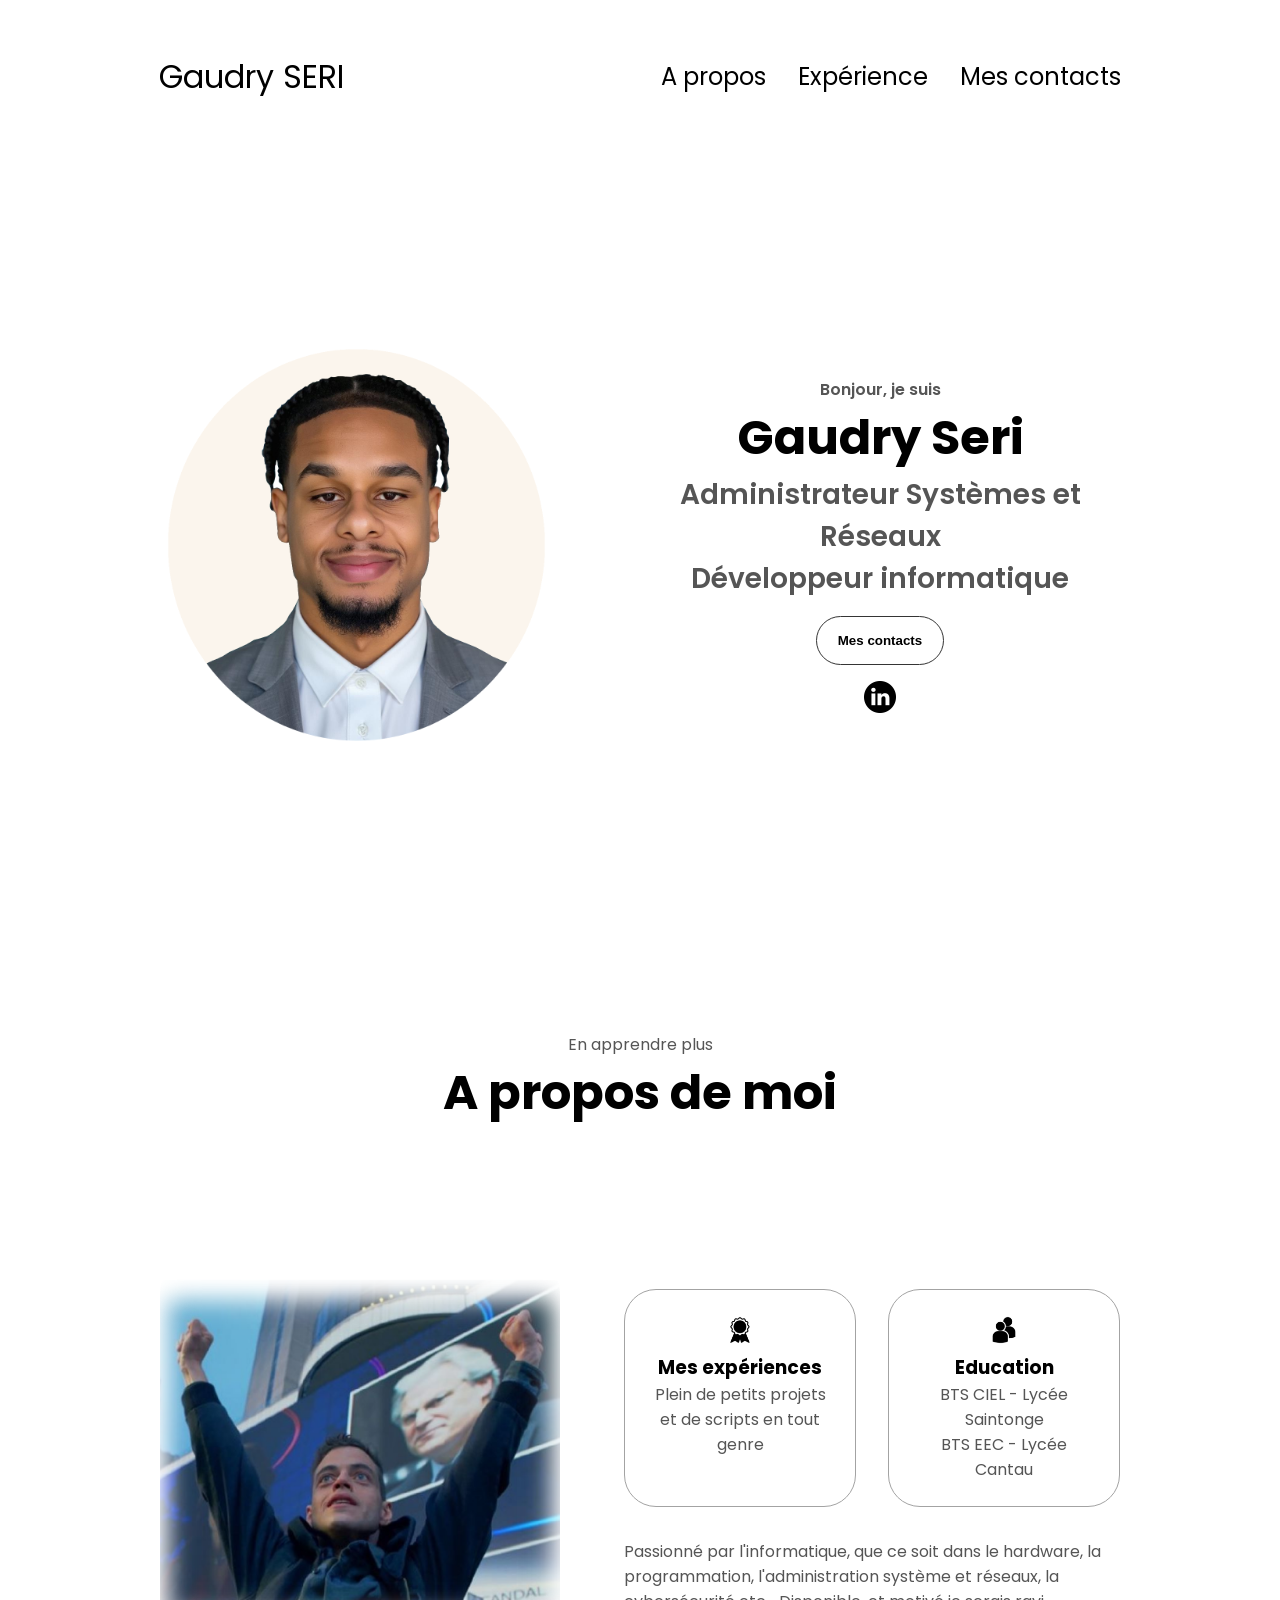
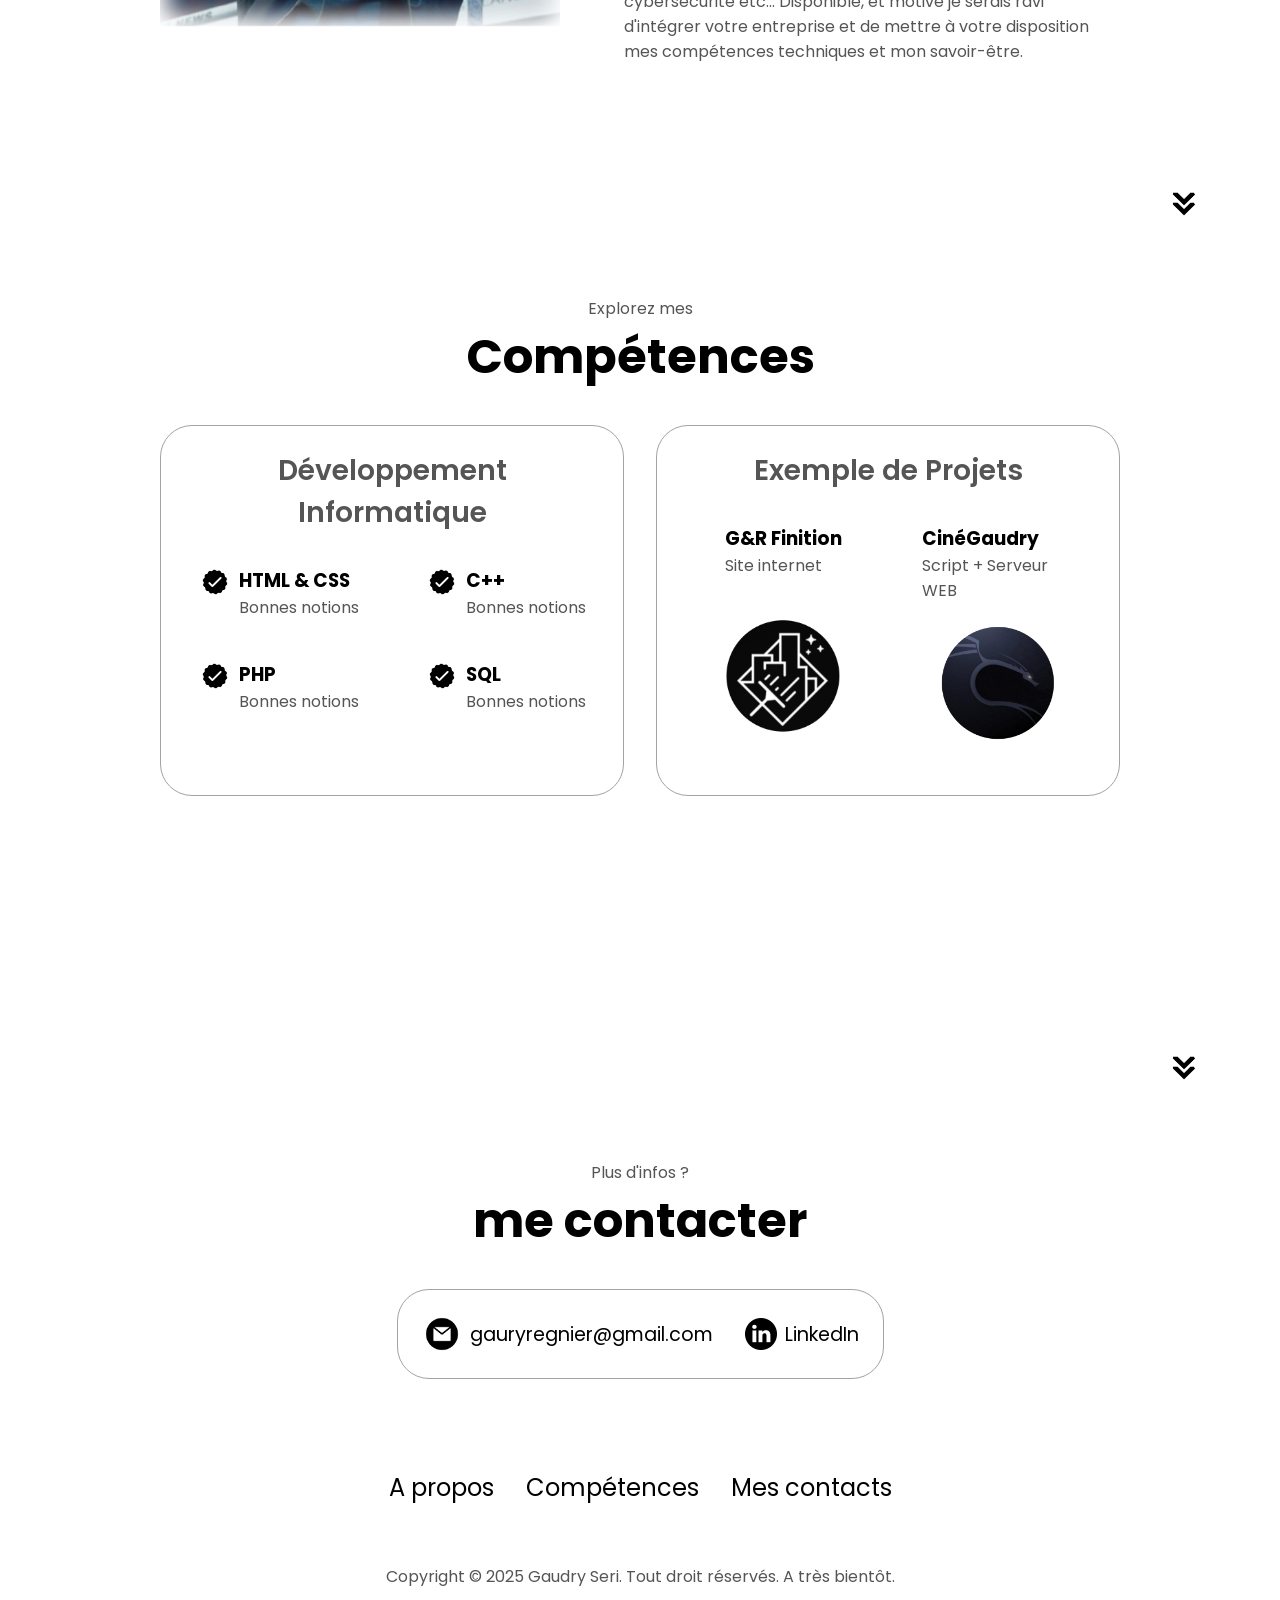
==== Portfolio Gaudry/index.html @ 9fd194fb "Add files via upload" ====
<!DOCTYPE html>
<html lang="en">
  <head>
    <meta charset="UTF-8" />
    <meta http-equiv="X-UA-Compatible" content="IE=edge" />
    <meta name="viewport" content="width=device-width, initial-scale=1.0" />
    <title>Mon Portfolio</title>
    <link rel="stylesheet" href="style.css" />
    <link rel="stylesheet" href="mediaqueries.css" />
  </head>
  <body>
    <nav id="desktop-nav">
      <div class="logo">Gaudry SERI</div>
      <div>
        <ul class="nav-links">
          <li><a href="#about">A propos</a></li>
          <li><a href="#experience">Expérience</a></li>
          <li><a href="#contact">Mes contacts</a></li>
        </ul>
      </div>
    </nav>
    <nav id="hamburger-nav">
      <div class="logo">Gaudry Seri</div>
      <div class="hamburger-menu">
        <div class="hamburger-icon" onclick="toggleMenu()">
          <span></span>
          <span></span>
          <span></span>
        </div>
        <div class="menu-links">
          <li><a href="#about" onclick="toggleMenu()">A propos</a></li>
          <li><a href="#experience" onclick="toggleMenu()">Compétences</a></li>
          <li><a href="#contact" onclick="toggleMenu()">Mes contacts</a></li>
        </div>
      </div>
    </nav>
    <section id="profile">
      <div class="section__pic-container">
        <img src="./assets/profile.png" alt="Photo de profil Marouane Stob" />
      </div>
      <div class="section__text">
        <p class="section__text__p1">Bonjour, je suis</p>
        <h1 class="title">Gaudry Seri</h1>
        <p class="section__text__p2">Administrateur Systèmes et Réseaux<br> Développeur informatique </p>
        <div class="btn-container">
          <button class="btn btn-color-2" onclick="location.href='./#contact'">
            Mes contacts
          </button>
        </div>
        <div id="socials-container">
          <img
            src="./assets/linkedin.png"
            alt="My LinkedIn profile"
            class="icon"
            onclick="location.href='https://www.linkedin.com/in/gaudry-seri/'"
          />
        </div>
      </div>
    </section>
    <section id="about">
      <p class="section__text__p1">En apprendre plus</p>
      <h1 class="title">A propos de moi</h1>
      <div class="section-container">
        <div class="section__pic-container">
          <img
            src="./assets/eliottof.png"
            alt="Photo de profile"
            class="about-pic"
          />
        </div>
        <div class="about-details-container">
          <div class="about-containers">
            <div class="details-container">
              <img
                src="./assets/experience.png"
                alt="Icon expérience"
                class="icon"
              />
              <h3>Mes expériences</h3>
              <p>Plein de petits projets et de scripts en tout genre</p>
            </div>
            <div class="details-container">
              <img
                src="./assets/education.png"
                alt="Education icon"
                class="icon"
              />
              <h3>Education</h3>
              <p>BTS CIEL - Lycée Saintonge<br />BTS EEC - Lycée Cantau</p>
            </div>
          </div>
          <div class="text-container">
            <p>
              Passionné par l'informatique, que ce soit dans le hardware, la programmation, l'administration système et réseaux, la cybersécurité etc...
Disponible, et motivé je serais ravi d'intégrer votre entreprise et de mettre à votre disposition mes compétences techniques et mon savoir-être.
          </div>
        </div>
      </div>
      <img
        src="./assets/arrow.png"
        alt="Arrow icon"
        class="icon arrow"
        onclick="location.href='./#experience'"
      />
    </section>
    <section id="experience">
      <p class="section__text__p1">Explorez mes</p>
      <h1 class="title">Compétences</h1>
      <div class="experience-details-container">
        <div class="about-containers">
          <div class="details-container">
            <h2 class="experience-sub-title">Développement Informatique</h2>
            <div class="article-container">
              <article>
                <img
                  src="./assets/checkmark.png"
                  alt="Experience icon"
                  class="icon"
                />
                <div>
                  <h3>HTML & CSS</h3>
                  <p>Bonnes notions</p>
                </div>
              </article>
              <article>
                <img
                  src="./assets/checkmark.png"
                  alt="Experience icon"
                  class="icon"
                />
                <div>
                  <h3>C++</h3>
                  <p>Bonnes notions</p>
                </div>
              </article>
              <article>
                <img
                  src="./assets/checkmark.png"
                  alt="Experience icon"
                  class="icon"
                />
                <div>
                  <h3>PHP</h3>
                  <p>Bonnes notions</p>
                </div>
              </article>
              <article>
                <img
                  src="./assets/checkmark.png"
                  alt="Experience icon"
                  class="icon"
                />
                <div>
                  <h3>SQL</h3>
                  <p>Bonnes notions</p>
                </div>
              </article>             
            </div>
          </div>
          <div class="details-container">
            <h2 class="experience-sub-title">Exemple de Projets</h2>
            <div class="article-container">
              <article>
                <div>
                  <h3 style="margin-left: 30px;">G&R Finition</h3>
                  <p style="position: relative; margin-left: 30px;">Site internet</p>
                  <a href="https://www.grfinition.com/" target="_blank">
                  <img src="../Portfolio Gaudry/assets/grfinition.png" class="grfinition">
                </a>
                </div>
              </article>
              <article>
                <div>
                  <h3>CinéGaudry</h3>
                  <p>Script + Serveur WEB</p>
                  <a href="../Portfolio Gaudry/assets/Scrapping.pdf" download>
                    <img src="../Portfolio Gaudry/assets/cine.png" class="cine">
                  </a>
                </div>
              </article>
            </div>
          </div>
        </div>
      </div>
      <img
        src="./assets/arrow.png"
        alt="Arrow icon"
        class="icon arrow"
        onclick="location.href='./#contact'"
      />
    </section>
    <section id="contact">
      <p class="section__text__p1">Plus d'infos ?</p>
      <h1 class="title">me contacter</h1>
      <div class="contact-info-upper-container">
        <div class="contact-info-container">
          <img
            src="./assets/email.png"
            alt="Email icon"
            class="icon contact-icon email-icon"
          />
          <p><a href="mailto:marouanestob298@gmail.com">gauryregnier@gmail.com</a></p>
        </div>
        <div class="contact-info-container">
          <img
            src="./assets/linkedin.png"
            alt="LinkedIn icon"
            class="icon contact-icon"
          />
          <p><a href="https://www.linkedin.com/in/gaudry-seri/" target="_blank">LinkedIn</a></p>
        </div>
      </div>
    </section>
    <footer>
      <nav>
        <div class="nav-links-container">
          <ul class="nav-links">
            <li><a href="#about">A propos</a></li>
            <li><a href="#experience">Compétences</a></li>
            <li><a href="#contact">Mes contacts</a></li>
          </ul>
        </div>
      </nav>
      <p>Copyright &#169; 2025 Gaudry Seri. Tout droit réservés. A très bientôt.</p>
    </footer>
    <script src="script.js"></script>
  </body>
</html>
---- Portfolio Gaudry/style.css ----
/* GENERAL */

@import url("https://fonts.googleapis.com/css2?family=Poppins:wght@300;400;500;600&display=swap");

* {
  margin: 0;
  padding: 0;
}

body {
  font-family: "Poppins", sans-serif;
}

html {
  scroll-behavior: smooth;
}

p {
  color: rgb(85, 85, 85);
}

/* TRANSITION */

a,
.btn {
  transition: all 300ms ease;
}

/* DESKTOP NAV */

nav,
.nav-links {
  display: flex;
}

nav {
  justify-content: space-around;
  align-items: center;
  height: 17vh;
}

.nav-links {
  gap: 2rem;
  list-style: none;
  font-size: 1.5rem;
}

a {
  color: black;
  text-decoration: none;
  text-decoration-color: white;
}

a:hover {
  color: grey;
  text-decoration: underline;
  text-underline-offset: 1rem;
  text-decoration-color: rgb(181, 181, 181);
}

.logo {
  font-size: 2rem;
}

.logo:hover {
  cursor: default;
}

.grfinition{
  width: 110%;
  margin-top: 10px;
  transition: transform 0.3s ease;
}

.grfinition:hover {
  transform: scale(1.05);
}

.cine{
  width: 90%;
  margin-top: 8px;
  transition: transform 0.3s ease;
}

.cine:hover {
  transform: scale(1.05);
}


/* HAMBURGER MENU */

#hamburger-nav {
  display: none;
}

.hamburger-menu {
  position: relative;
  display: inline-block;
}

.hamburger-icon {
  display: flex;
  flex-direction: column;
  justify-content: space-between;
  height: 24px;
  width: 30px;
  cursor: pointer;
}

.hamburger-icon span {
  width: 100%;
  height: 2px;
  background-color: black;
  transition: all 0.3 ease-in-out;
}

.menu-links {
  position: absolute;
  top: 100%;
  right: 0;
  background-color: white;
  width: fit-content;
  max-height: 0;
  overflow: hidden;
  transition: all 0.3 ease-in-out;
}

.menu-links a {
  display: block;
  padding: 10px;
  text-align: center;
  font-size: 1.5rem;
  color: black;
  text-decoration: none;
  transition: all 0.3 ease-in-out;
}

.menu-links li {
  list-style: none;
}

.menu-links.open {
  max-height: 300px;
}

.hamburger-icon.open span:first-child {
  transform: rotate(45deg) translate(10px, 5px);
}

.hamburger-icon.open span:nth-child(2) {
  opacity: 0;
}

.hamburger-icon.open span:last-child {
  transform: rotate(-45deg) translate(10px, -5px);
}

.hamburger-icon span:first-child {
  transform: none;
}

.hamburger-icon span:first-child {
  opacity: 1;
}

.hamburger-icon span:first-child {
  transform: none;
}

/* SECTIONS */

section {
  padding-top: 4vh;
  height: 96vh;
  margin: 0 10rem;
  box-sizing: border-box;
  min-height: fit-content;
}

.section-container {
  display: flex;
}

/* PROFILE SECTION */

#profile {
  display: flex;
  justify-content: center;
  gap: 5rem;
  height: 80vh;
}

.section__pic-container {
  display: flex;
  height: 400px;
  width: 400px;
  margin: auto 0;
}

.section__text {
  align-self: center;
  text-align: center;
}

.section__text p {
  font-weight: 600;
}

.section__text__p1 {
  text-align: center;
}

.section__text__p2 {
  font-size: 1.75rem;
  margin-bottom: 1rem;
}

.title {
  font-size: 3rem;
  text-align: center;
}

#socials-container {
  display: flex;
  justify-content: center;
  margin-top: 1rem;
  gap: 1rem;
}

/* ICONS */

.icon {
  cursor: pointer;
  height: 2rem;
}

/* BUTTONS */

.btn-container {
  display: flex;
  justify-content: center;
  gap: 1rem;
}

.btn {
  font-weight: 600;
  transition: all 300ms ease;
  padding: 1rem;
  width: 8rem;
  border-radius: 2rem;
}

.btn-color-1,
.btn-color-2 {
  border: rgb(53, 53, 53) 0.1rem solid;
}

.btn-color-1:hover,
.btn-color-2:hover {
  cursor: pointer;
}

.btn-color-1,
.btn-color-2:hover {
  background: rgb(53, 53, 53);
  color: white;
}

.btn-color-1:hover {
  background: rgb(0, 0, 0);
}

.btn-color-2 {
  background: none;
}

.btn-color-2:hover {
  border: rgb(255, 255, 255) 0.1rem solid;
}

.btn-container {
  gap: 1rem;
}

/* ABOUT SECTION */

#about {
  position: relative;
}

.about-containers {
  gap: 2rem;
  margin-bottom: 2rem;
  margin-top: 2rem;
}

.about-details-container {
  justify-content: center;
  flex-direction: column;
}

.about-containers,
.about-details-container {
  display: flex;
}

.about-pic {
  border-radius: 2rem;
}

.arrow {
  position: absolute;
  right: -5rem;
  bottom: 2.5rem;
}

.details-container {
  padding: 1.5rem;
  flex: 1;
  background: white;
  border-radius: 2rem;
  border: rgb(53, 53, 53) 0.1rem solid;
  border-color: rgb(163, 163, 163);
  text-align: center;
}

.section-container {
  gap: 4rem;
  height: 80%;
}

.section__pic-container {
  height: 400px;
  width: 400px;
  margin: auto 0;
}

/* EXPERIENCE SECTION */

#experience {
  position: relative;
}

.experience-sub-title {
  color: rgb(85, 85, 85);
  font-weight: 600;
  font-size: 1.75rem;
  margin-bottom: 2rem;
}

.experience-details-container {
  display: flex;
  justify-content: center;
  flex-direction: column;
}

.article-container {
  display: flex;
  text-align: initial;
  flex-wrap: wrap;
  flex-direction: row;
  gap: 2.5rem;
  justify-content: space-around;
}

article {
  display: flex;
  width: 10rem;
  justify-content: space-around;
  gap: 0.5rem;
}

article .icon {
  cursor: default;
}

/* PROJECTS SECTION */

#projects {
  position: relative;
}

.color-container {
  border-color: rgb(163, 163, 163);
  background: rgb(250, 250, 250);
}

.project-img {
  border-radius: 2rem;
  width: 90%;
  height: 90%;
}

.project-title {
  margin: 1rem;
  color: black;
}

.project-btn {
  color: black;
  border-color: rgb(163, 163, 163);
}

/* CONTACT */

#contact {
  display: flex;
  justify-content: center;
  flex-direction: column;
  height: 70vh;
}

.contact-info-upper-container {
  display: flex;
  justify-content: center;
  border-radius: 2rem;
  border: rgb(53, 53, 53) 0.1rem solid;
  border-color: rgb(163, 163, 163);
  background: (250, 250, 250);
  margin: 2rem auto;
  padding: 0.5rem;
}

.contact-info-container {
  display: flex;
  align-items: center;
  justify-content: center;
  gap: 0.5rem;
  margin: 1rem;
}

.contact-info-container p {
  font-size: larger;
}

.contact-icon {
  cursor: default;
}

.email-icon {
  height: 2.5rem;
}

/* FOOTER SECTION */

footer {
  height: 26vh;
  margin: 0 1rem;
}

footer p {
  text-align: center;
}

.shadowbox {
  width: 15em;
  border-radius: 25% 10%;
  box-shadow: 8px 8px 5px #444;
  padding: 8px 12px;
  background-image: linear-gradient( #ffffff, #ddd 40%, #ccc);
}
---- Portfolio Gaudry/mediaqueries.css ----
@media screen and (max-width: 1400px) {
  #profile {
    height: 83vh;
    margin-bottom: 6rem;
  }
  .about-containers {
    flex-wrap: wrap;
  }
  #contact,
  #projects {
    height: fit-content;
  }
}

@media screen and (max-width: 1200px) {
  #desktop-nav {
    display: none;
  }
  #hamburger-nav {
    display: flex;
  }
  #experience,
  .experience-details-container {
    margin-top: 2rem;
  }
  #profile,
  .section-container {
    display: block;
  }
  .arrow {
    display: none;
  }
  section,
  .section-container {
    height: fit-content;
  }
  section {
    margin: 0 5%;
  }
  .section__pic-container {
    width: 275px;
    height: 275px;
    margin: 0 auto 2rem;
  }
  .about-containers {
    margin-top: 0;
  }
}

@media screen and (max-width: 600px) {
  #contact,
  footer {
    height: 40vh;
  }
  #profile {
    height: 83vh;
    margin-bottom: 0;
  }
  article {
    font-size: 1rem;
  }
  footer nav {
    height: fit-content;
    margin-bottom: 2rem;
  }
  .about-containers,
  .contact-info-upper-container,
  .btn-container {
    flex-wrap: wrap;
  }
  .contact-info-container {
    margin: 0;
  }
  .contact-info-container p,
  .nav-links li a {
    font-size: 1rem;
  }
  .experience-sub-title {
    font-size: 1.25rem;
  }
  .logo {
    font-size: 1.5rem;
  }
  .nav-links {
    flex-direction: column;
    gap: 0.5rem;
    text-align: center;
  }
  .section__pic-container {
    width: auto;
    height: 46vw;
    justify-content: center;
  }
  .section__text__p2 {
    font-size: 1.25rem;
  }
  .title {
    font-size: 2rem;
  }
  .text-container {
    text-align: justify;
  }
}
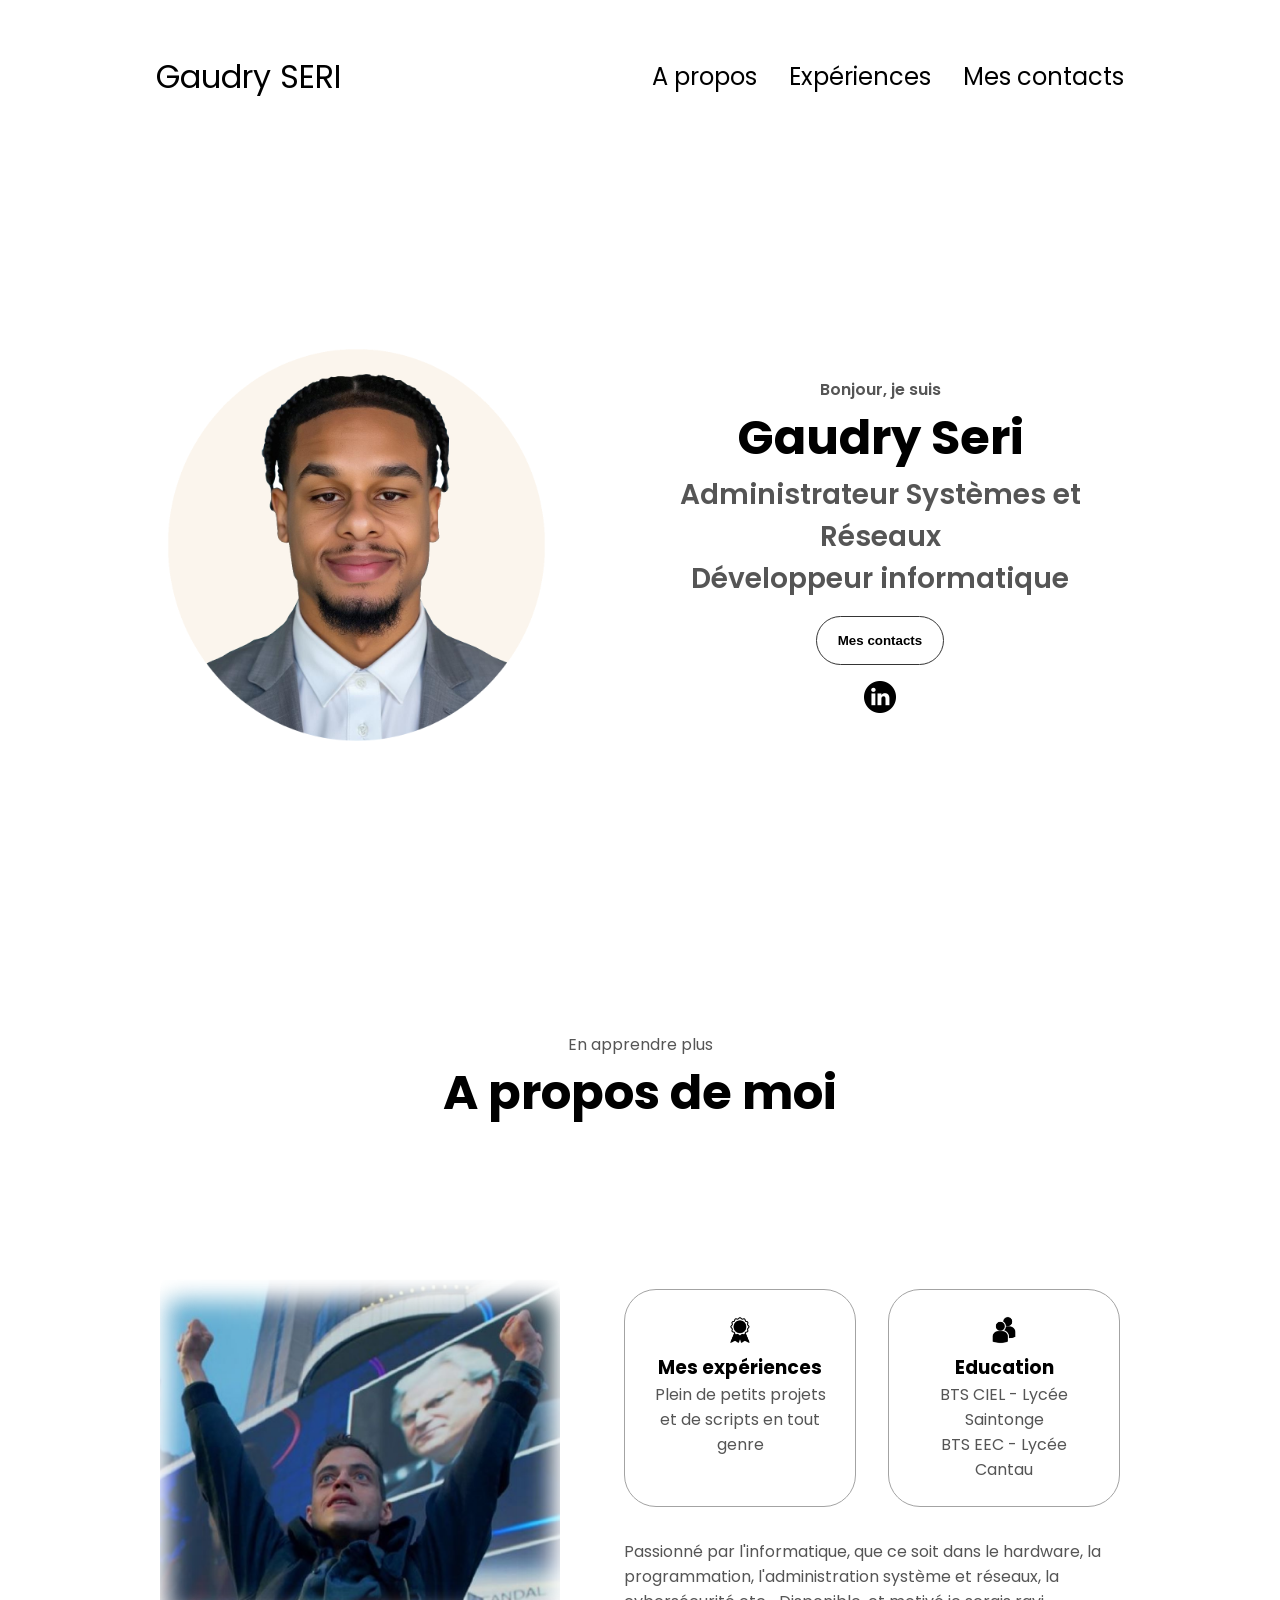
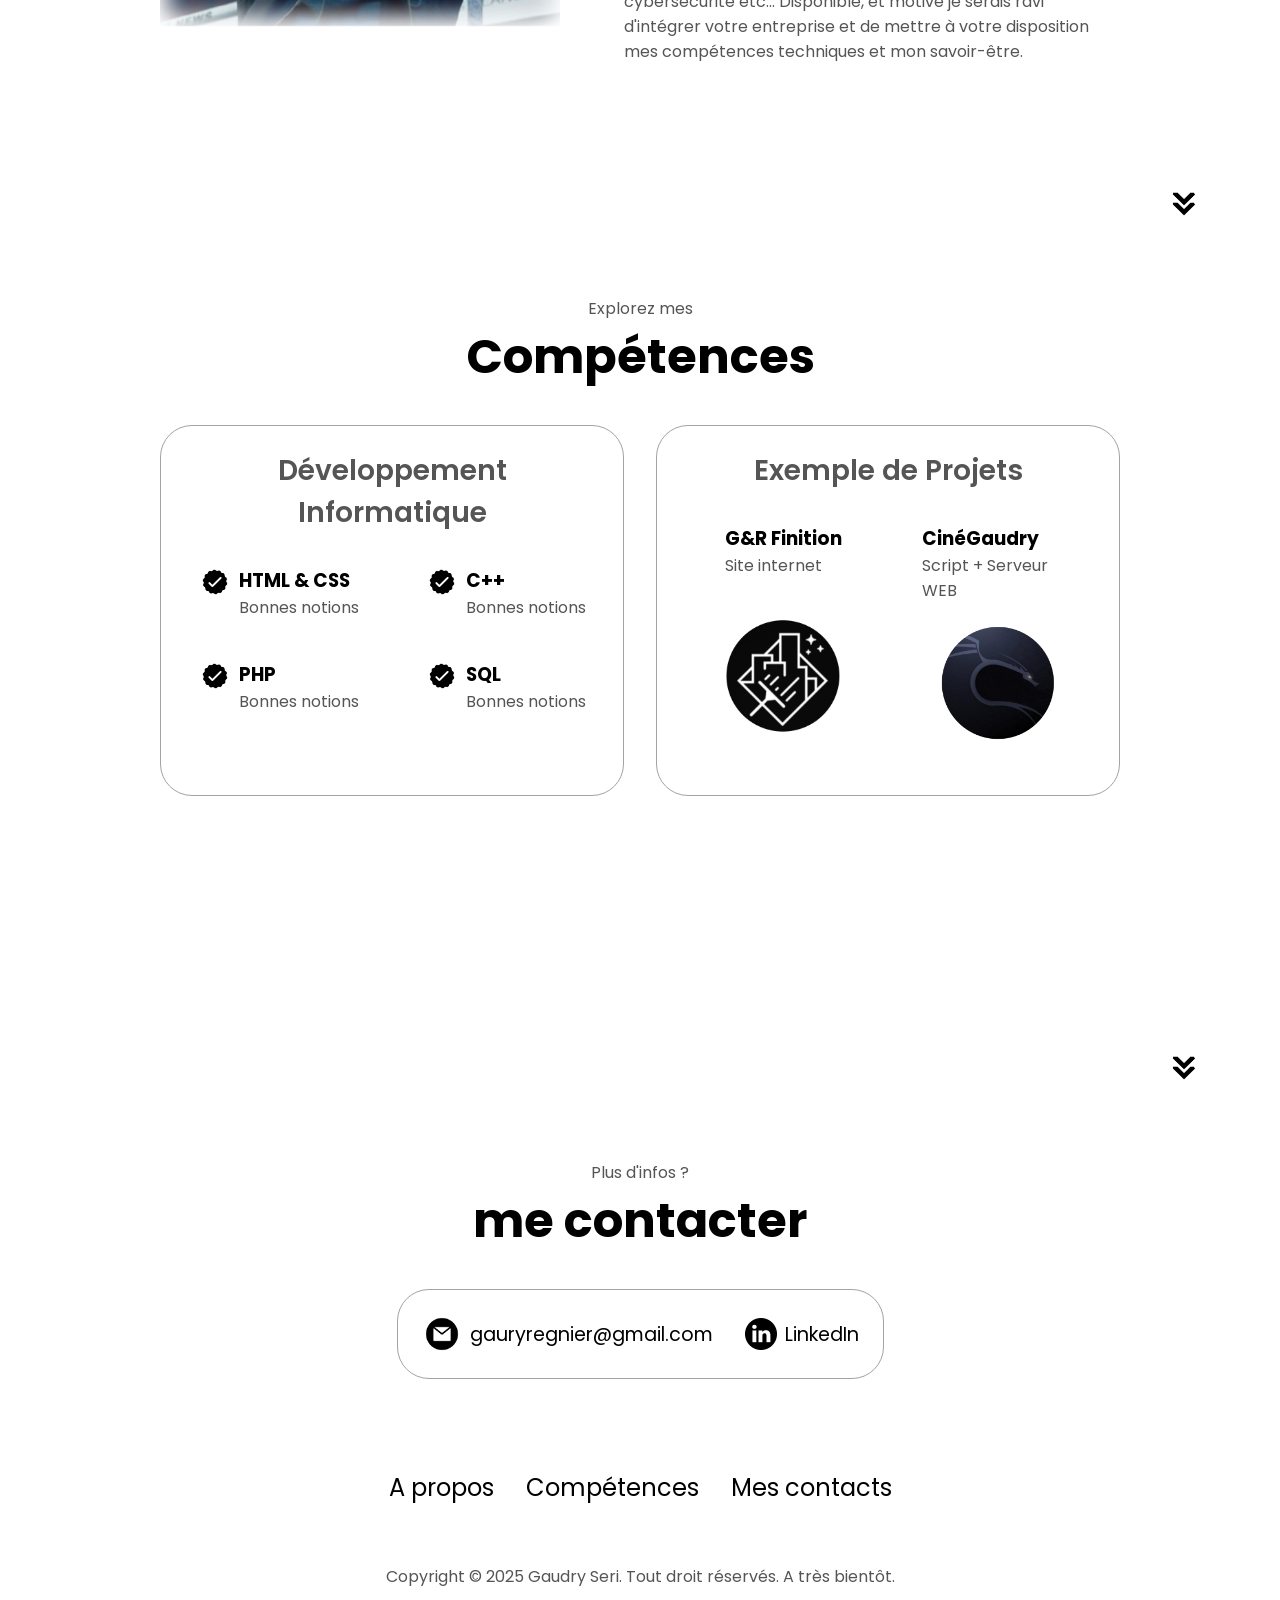
==== commit f630058c: "Update index.html" ====
--- a/Portfolio Gaudry/index.html
+++ b/Portfolio Gaudry/index.html
@@ -14,7 +14,7 @@
       <div>
         <ul class="nav-links">
           <li><a href="#about">A propos</a></li>
-          <li><a href="#experience">Expérience</a></li>
+          <li><a href="#experience">Expériences</a></li>
           <li><a href="#contact">Mes contacts</a></li>
         </ul>
       </div>
